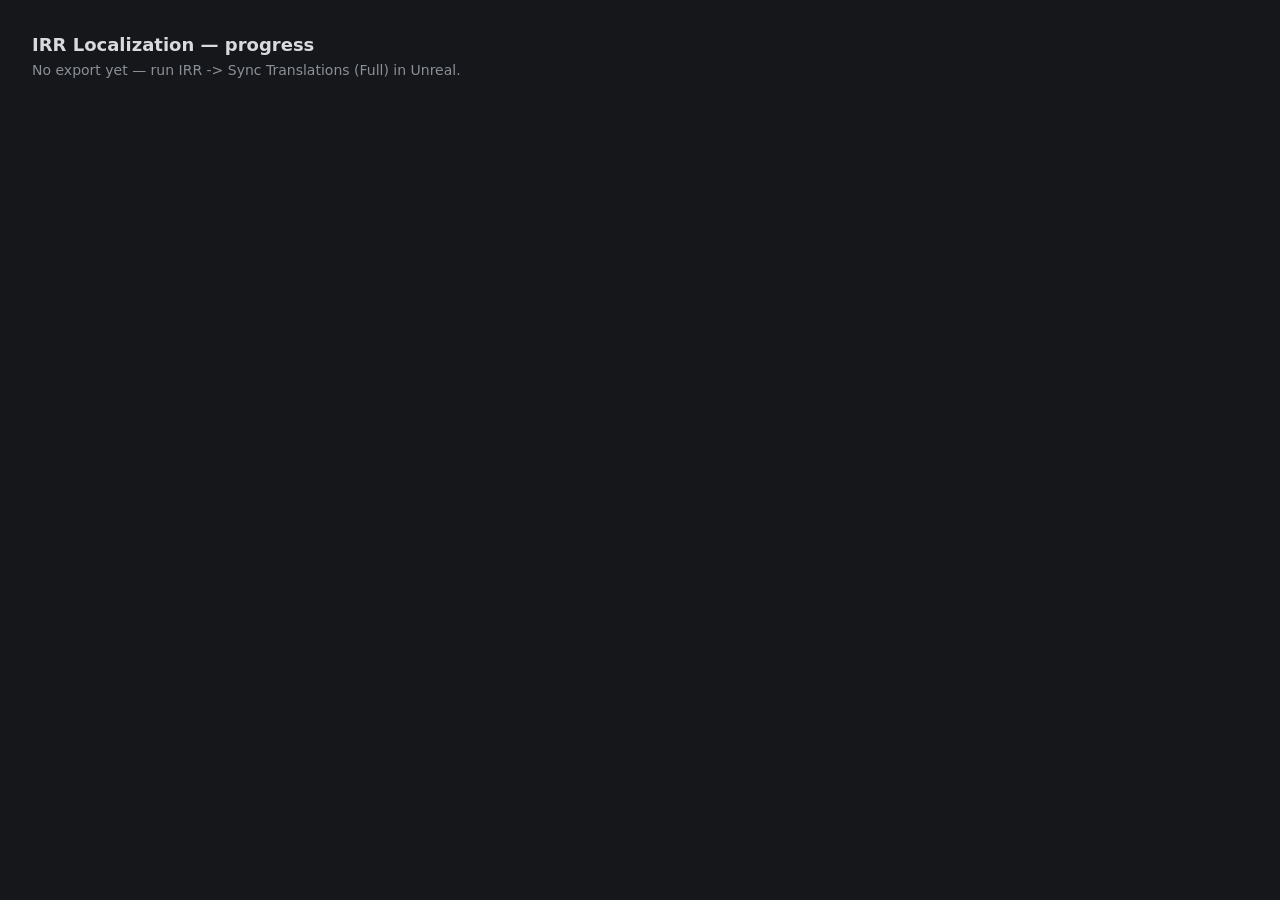
==== index.html @ 5ddb37b1 "Localization repo scaffold: validation, Pages, glossary, progress page Co-authored-by: Cursor <curso" ====
<!doctype html>
<html lang="en">
<head>
<meta charset="utf-8">
<title>IRR Localization</title>
<style>
  body { font: 14px/1.4 system-ui, sans-serif; background: #15171a; color: #d8dade; margin: 2rem; }
  h1 { font-size: 18px; margin: 0 0 .25rem; }
  .muted { color: #8a8f98; }
  table { border-collapse: collapse; margin-top: 1rem; }
  th, td { padding: .3rem .8rem; border-bottom: 1px solid #2a2d33; text-align: left; }
  td.num { text-align: right; font-variant-numeric: tabular-nums; }
  .bar { display: inline-block; height: 6px; background: #4c8bf5; vertical-align: middle; margin-left: .4rem; }
</style>
</head>
<body>
<h1>IRR Localization — progress</h1>
<div class="muted" id="meta">Loading…</div>
<table id="table"></table>
<script>
// Read-only overview until the editor lands; reads the Unreal-exported Project.json.
fetch("Project.json", { cache: "no-store" })
  .then((r) => { if (!r.ok) throw new Error("No export yet — run IRR -> Sync Translations (Full) in Unreal."); return r.json(); })
  .then((p) => {
    document.getElementById("meta").textContent =
      `${p.entries} strings in ${p.areas.length} areas · source ${p.nativeCulture} · exported ${new Date(p.exportedAt).toLocaleString()}`;
    const head = `<tr><th>Area</th><th>Strings</th>${p.cultures.map((c) => `<th>${c}</th>`).join("")}</tr>`;
    const rows = p.areas.map((a) => `<tr><td>${a.area}</td><td class="num">${a.entries}</td>${p.cultures.map((c) => {
      const pct = a.entries ? Math.round(100 * (a.translated[c] || 0) / a.entries) : 0;
      return `<td class="num">${pct}%<span class="bar" style="width:${pct * 0.6}px"></span></td>`;
    }).join("")}</tr>`);
    document.getElementById("table").innerHTML = head + rows.join("");
  })
  .catch((e) => { document.getElementById("meta").textContent = e.message; });
</script>
</body>
</html>
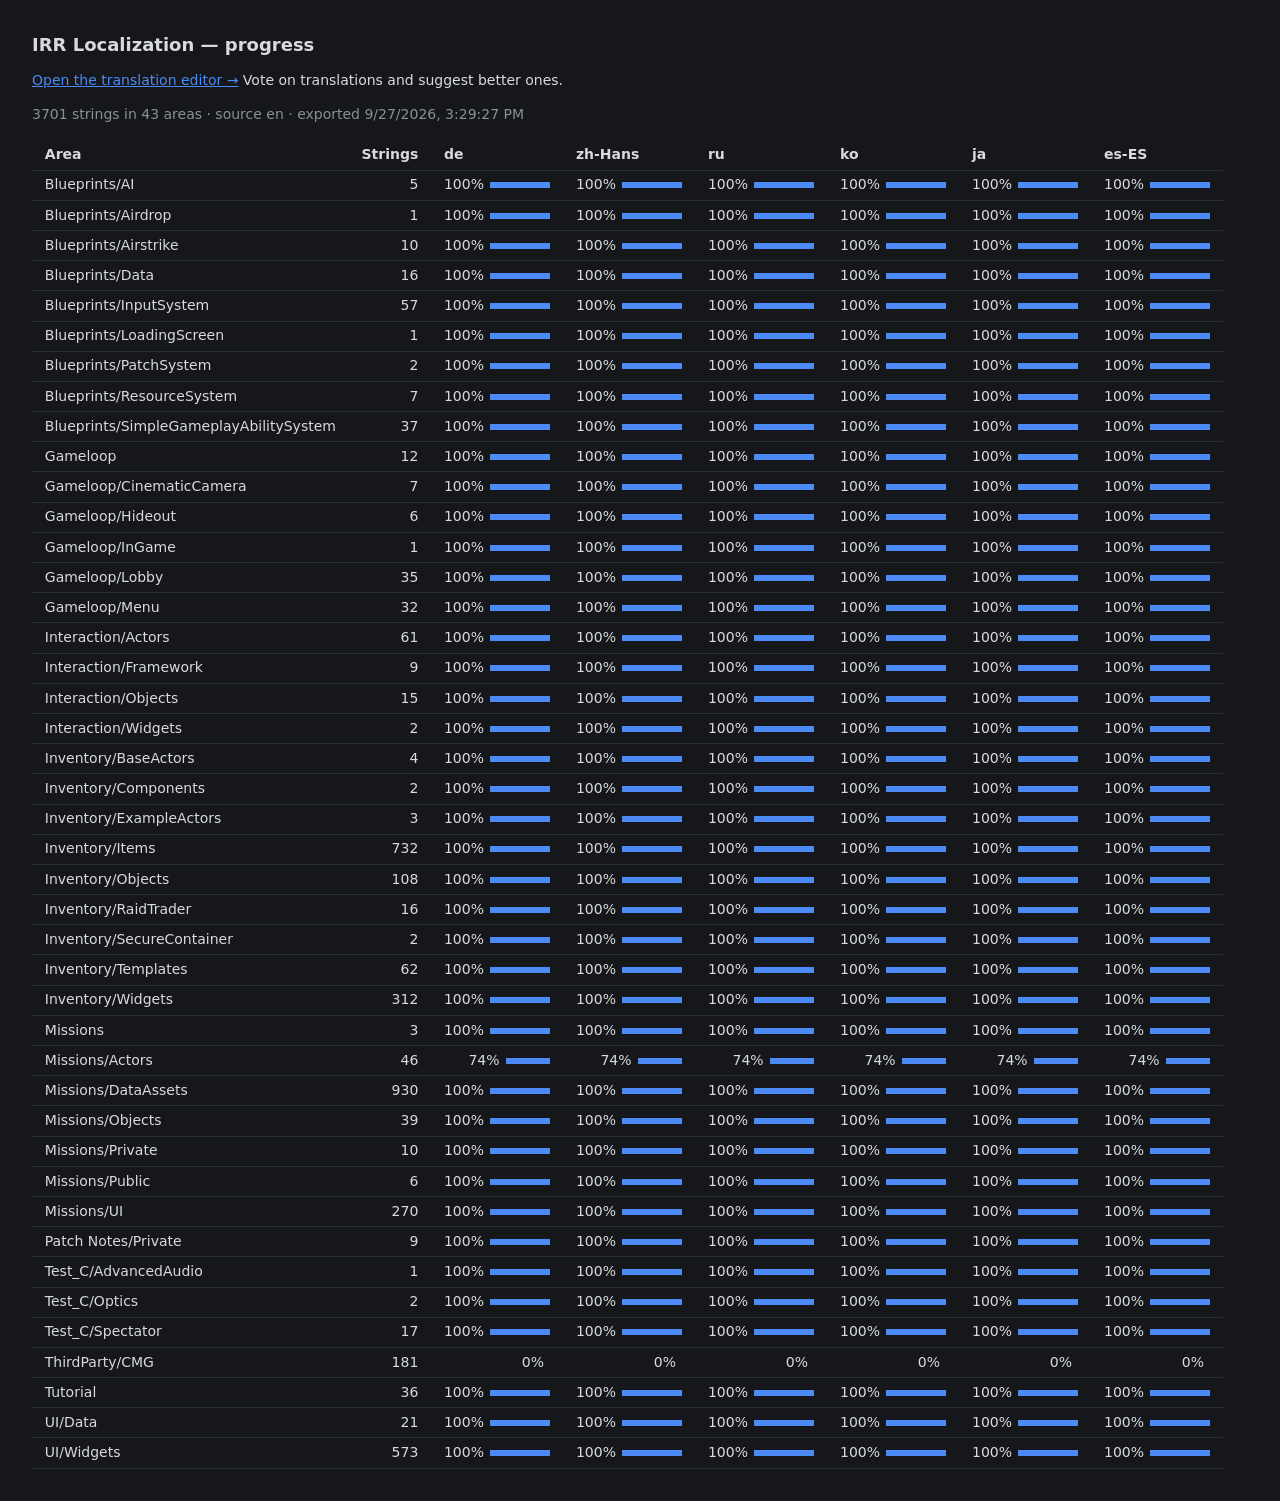
==== commit 63545543: "Community translation editor: suggestions, votes, admin queue with bulk apply Co-authored-by: Cursor" ====
--- a/index.html
+++ b/index.html
@@ -15,10 +15,11 @@
 </head>
 <body>
 <h1>IRR Localization — progress</h1>
+<p><a href="editor.html" style="color:#4c8bf5">Open the translation editor →</a> Vote on translations and suggest better ones.</p>
 <div class="muted" id="meta">Loading…</div>
 <table id="table"></table>
 <script>
-// Read-only overview until the editor lands; reads the Unreal-exported Project.json.
+// Progress overview; reads the Unreal-exported Project.json.
 fetch("Project.json", { cache: "no-store" })
   .then((r) => { if (!r.ok) throw new Error("No export yet — run IRR -> Sync Translations (Full) in Unreal."); return r.json(); })
   .then((p) => {
